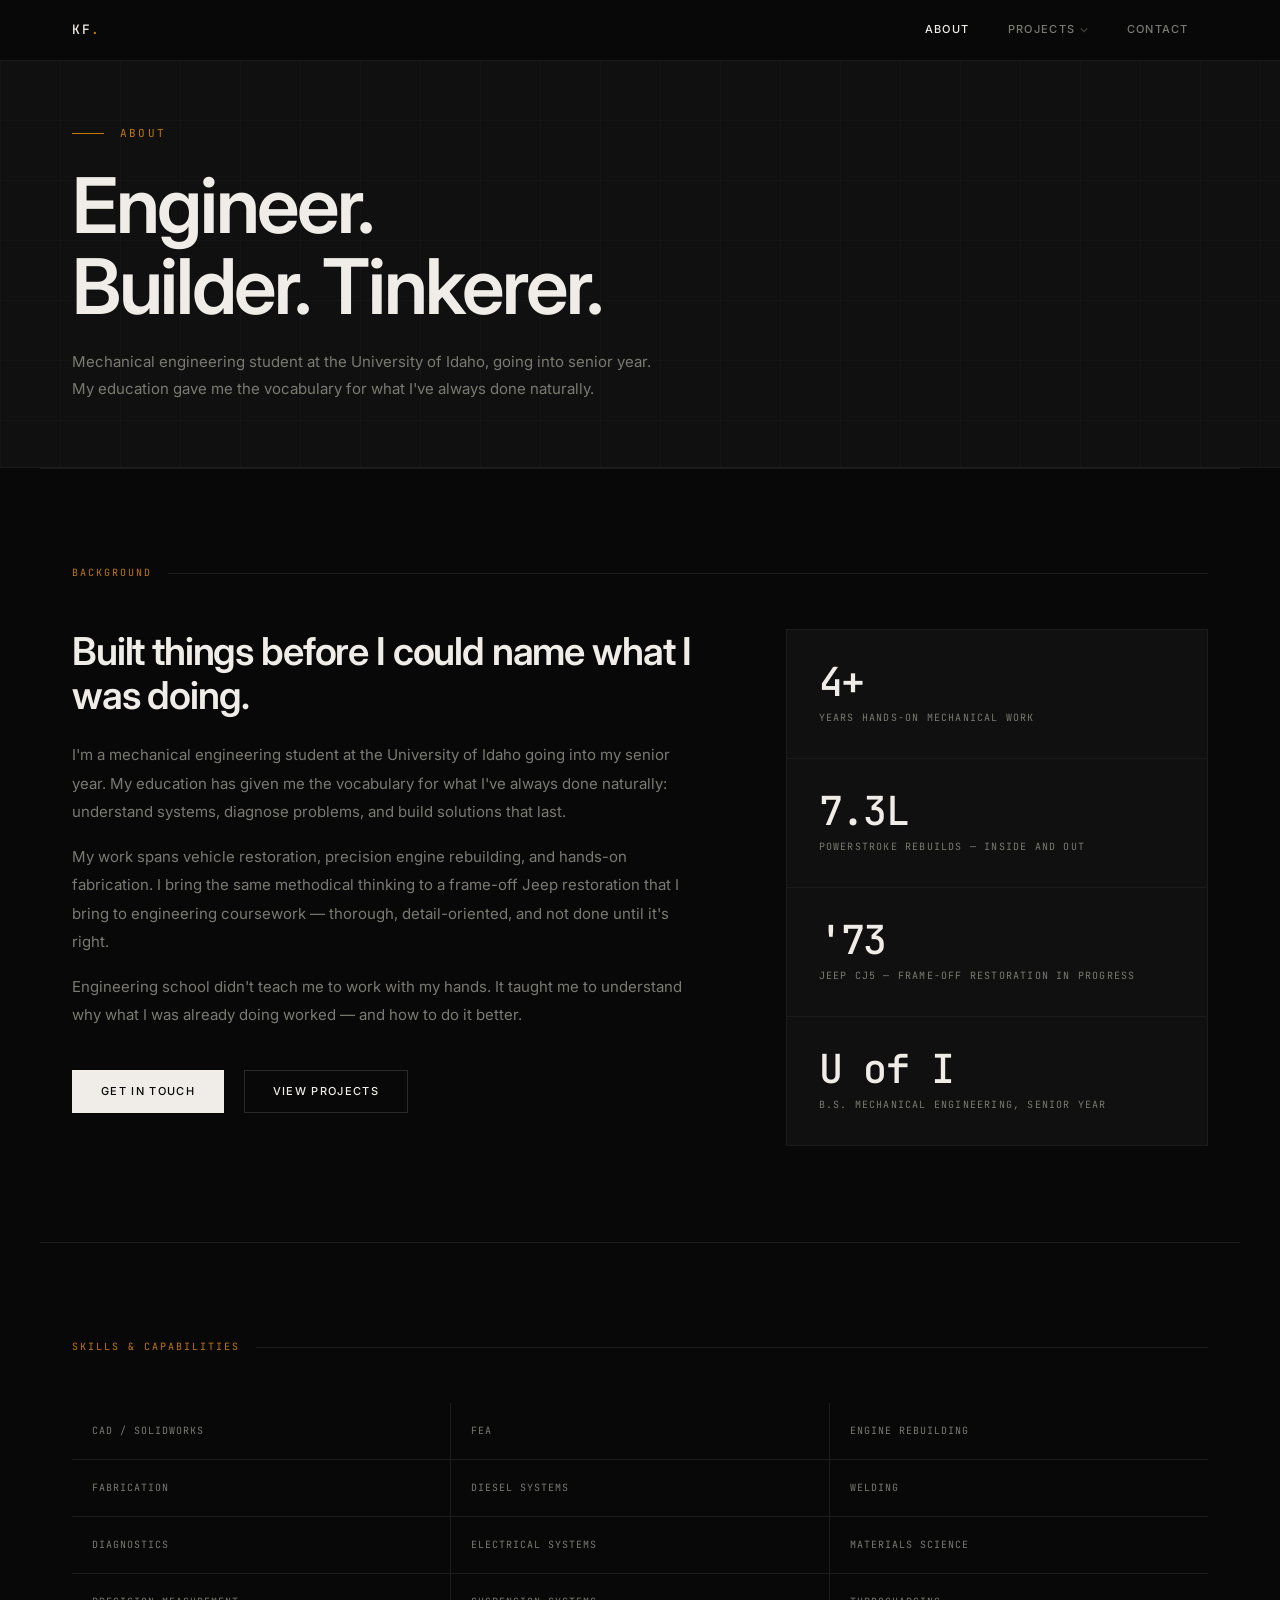
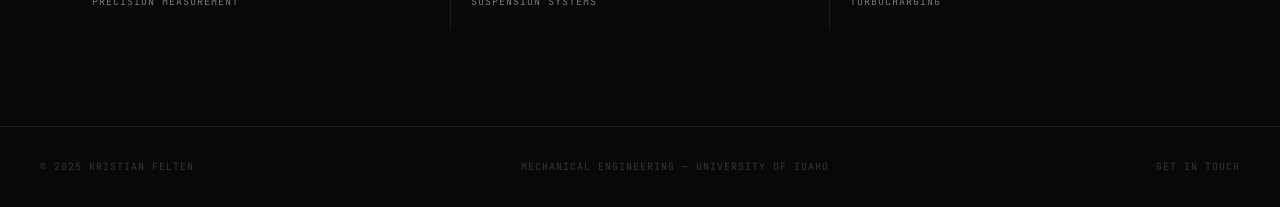
==== about.html @ f38e7db6 "Site Directory" ====
<!DOCTYPE html>
<html lang="en">
<head>
  <meta charset="UTF-8">
  <meta name="viewport" content="width=device-width, initial-scale=1.0">
  <title>About — Kristian Felten</title>
  <link rel="preconnect" href="https://fonts.googleapis.com">
  <link rel="preconnect" href="https://fonts.gstatic.com" crossorigin>
  <link href="https://fonts.googleapis.com/css2?family=Inter:wght@300;400;500;600&family=JetBrains+Mono:wght@400;500&display=swap" rel="stylesheet">
  <link rel="stylesheet" href="style.css">
</head>
<body>

<nav>
  <div class="nav-inner">
    <a href="index.html" class="nav-logo">KF<span class="dot">.</span></a>
    <ul class="nav-links">
      <li><a href="about.html" class="active">About</a></li>
      <li>
        <a href="projects.html">
          Projects
          <svg class="nav-chevron" viewBox="0 0 10 6" fill="none" stroke="currentColor" stroke-width="1.5"><path d="M1 1l4 4 4-4"/></svg>
        </a>
        <ul class="nav-dropdown">
          <li><a href="project-jeep-cj5.html"><span class="dd-num">01</span> 1973 Jeep CJ5</a></li>
          <li><a href="project-powerstroke.html"><span class="dd-num">02</span> 7.3L Powerstroke</a></li>
        </ul>
      </li>
      <li><a href="contact.html">Contact</a></li>
    </ul>
    <button class="nav-toggle" onclick="toggleMobileNav()" aria-label="Menu">
      <svg width="20" height="20" viewBox="0 0 20 20" fill="none" stroke="currentColor" stroke-width="1.5"><path d="M2 5h16M2 10h16M2 15h16"/></svg>
    </button>
  </div>
  <div class="nav-mobile" id="mobileNav">
    <a href="about.html">About</a>
    <a href="projects.html">Projects</a>
    <a href="project-jeep-cj5.html" class="sub"><span class="dd-num">01</span>1973 Jeep CJ5</a>
    <a href="project-powerstroke.html" class="sub"><span class="dd-num">02</span>7.3L Powerstroke</a>
    <a href="contact.html">Contact</a>
  </div>
</nav>

<!-- PAGE HERO -->
<div class="page-hero">
  <div class="page-hero-inner">
    <p class="page-label">About</p>
    <h1 class="page-title">Engineer.<br>Builder. Tinkerer.</h1>
    <p class="page-desc">
      Mechanical engineering student at the University of Idaho, going into senior year.
      My education gave me the vocabulary for what I've always done naturally.
    </p>
  </div>
</div>

<!-- BIO -->
<section class="section">
  <p class="section-label">Background</p>
  <div class="about-grid">
    <div>
      <h2 class="about-headline">Built things before I could name what I was doing.</h2>
      <p class="about-text">
        I'm a mechanical engineering student at the University of Idaho going into my senior year.
        My education has given me the vocabulary for what I've always done naturally: understand systems,
        diagnose problems, and build solutions that last.
      </p>
      <p class="about-text">
        My work spans vehicle restoration, precision engine rebuilding, and hands-on fabrication.
        I bring the same methodical thinking to a frame-off Jeep restoration that I bring to
        engineering coursework — thorough, detail-oriented, and not done until it's right.
      </p>
      <p class="about-text">
        Engineering school didn't teach me to work with my hands. It taught me to understand
        why what I was already doing worked — and how to do it better.
      </p>
      <div style="margin-top:2.5rem;">
        <a href="contact.html" class="btn btn-primary" style="margin-right:1rem;">Get in Touch</a>
        <a href="projects.html" class="btn btn-outline">View Projects</a>
      </div>
    </div>
    <div>
      <div style="display:flex; flex-direction:column; gap:0; border:1px solid var(--border);">
        <div class="stat-cell" style="border-bottom:1px solid var(--border);">
          <div class="stat-val">4+</div>
          <div class="stat-key">Years hands-on mechanical work</div>
        </div>
        <div class="stat-cell" style="border-bottom:1px solid var(--border);">
          <div class="stat-val">7.3L</div>
          <div class="stat-key">Powerstroke rebuilds — inside and out</div>
        </div>
        <div class="stat-cell" style="border-bottom:1px solid var(--border);">
          <div class="stat-val">'73</div>
          <div class="stat-key">Jeep CJ5 — frame-off restoration in progress</div>
        </div>
        <div class="stat-cell">
          <div class="stat-val">U of I</div>
          <div class="stat-key">B.S. Mechanical Engineering, Senior Year</div>
        </div>
      </div>
    </div>
  </div>
</section>

<!-- SKILLS -->
<section class="section">
  <p class="section-label">Skills &amp; Capabilities</p>
  <div class="skills-grid">
    <div class="skill-cell">CAD / SolidWorks</div>
    <div class="skill-cell">FEA</div>
    <div class="skill-cell">Engine Rebuilding</div>
    <div class="skill-cell">Fabrication</div>
    <div class="skill-cell">Diesel Systems</div>
    <div class="skill-cell">Welding</div>
    <div class="skill-cell">Diagnostics</div>
    <div class="skill-cell">Electrical Systems</div>
    <div class="skill-cell">Materials Science</div>
    <div class="skill-cell">Precision Measurement</div>
    <div class="skill-cell">Suspension Systems</div>
    <div class="skill-cell">Turbocharging</div>
  </div>
</section>

<footer>
  <div class="footer-inner">
    <span>© 2025 Kristian Felten</span>
    <span>Mechanical Engineering — University of Idaho</span>
    <a href="contact.html">Get in Touch</a>
  </div>
</footer>

<script>
  function toggleMobileNav() {
    document.getElementById('mobileNav').classList.toggle('open');
  }
</script>
</body>
</html>
---- style.css ----
*, *::before, *::after { box-sizing: border-box; margin: 0; padding: 0; }

:root {
  --bg:        #080808;
  --bg-2:      #101010;
  --bg-3:      #181818;
  --border:    #1C1C1C;
  --border-2:  #2A2A2A;
  --fg:        #F0EDE8;
  --fg-muted:  #7A7A72;
  --fg-dim:    #363630;
  --amber:     #C4780A;
  --amber-hi:  #E8960E;
  --mono:      'JetBrains Mono', 'Courier New', monospace;
}

html { scroll-behavior: smooth; }

body {
  font-family: 'Inter', -apple-system, BlinkMacSystemFont, sans-serif;
  background: var(--bg);
  color: var(--fg);
  font-size: 16px;
  line-height: 1.6;
  -webkit-font-smoothing: antialiased;
  -moz-osx-font-smoothing: grayscale;
}

/* ─── NAV ─────────────────────────────────────────────────────── */
nav {
  position: fixed; top: 0; left: 0; right: 0; z-index: 200;
  background: rgba(8,8,8,0.90);
  backdrop-filter: blur(20px);
  -webkit-backdrop-filter: blur(20px);
  border-bottom: 1px solid var(--border);
}

.nav-inner {
  max-width: 1200px; margin: 0 auto; padding: 0 2rem;
  height: 60px; display: flex; align-items: center; justify-content: space-between;
}

.nav-logo {
  font-family: var(--mono); font-size: 13px; font-weight: 500;
  letter-spacing: 0.12em; text-transform: uppercase;
  color: var(--fg); text-decoration: none;
}
.nav-logo .dot { color: var(--amber); }

.nav-links {
  display: flex; list-style: none; align-items: center;
}

.nav-links > li { position: relative; }

.nav-links > li > a {
  display: flex; align-items: center; gap: 5px;
  padding: 0.5rem 1.2rem;
  font-size: 11px; font-weight: 500; letter-spacing: 0.12em; text-transform: uppercase;
  color: var(--fg-muted); text-decoration: none;
  transition: color 0.2s;
}
.nav-links > li > a:hover,
.nav-links > li > a.active { color: var(--fg); }

.nav-chevron {
  width: 8px; height: 8px;
  transition: transform 0.2s;
  opacity: 0.5;
}
.nav-links > li:hover .nav-chevron { transform: rotate(180deg); }

/* Dropdown */
.nav-dropdown {
  position: absolute; top: calc(100% + 1px); left: 0;
  min-width: 240px;
  background: var(--bg-2);
  border: 1px solid var(--border-2);
  border-top: 2px solid var(--amber);
  list-style: none;
  opacity: 0; visibility: hidden;
  transform: translateY(-8px);
  transition: opacity 0.2s ease, transform 0.2s ease, visibility 0.2s;
  z-index: 300;
}
.nav-links > li:hover .nav-dropdown {
  opacity: 1; visibility: visible; transform: translateY(0);
}
.nav-dropdown li a {
  display: flex; align-items: center; gap: 1rem;
  padding: 0.875rem 1.25rem;
  font-size: 11px; font-weight: 500; letter-spacing: 0.1em; text-transform: uppercase;
  color: var(--fg-muted); text-decoration: none;
  border-bottom: 1px solid var(--border);
  transition: color 0.15s, background 0.15s;
}
.nav-dropdown li:last-child a { border-bottom: none; }
.nav-dropdown li a:hover { color: var(--fg); background: var(--bg-3); }
.nav-dropdown .dd-num { font-family: var(--mono); font-size: 10px; color: var(--amber); }

/* Mobile nav toggle */
.nav-toggle {
  display: none; background: none; border: none;
  color: var(--fg); cursor: pointer; padding: 6px;
}

/* Mobile nav open state */
.nav-mobile {
  display: none;
  flex-direction: column;
  background: var(--bg-2);
  border-top: 1px solid var(--border);
  padding: 1rem 0;
}
.nav-mobile.open { display: flex; }
.nav-mobile a {
  padding: 0.75rem 2rem;
  font-size: 12px; font-weight: 500; letter-spacing: 0.1em; text-transform: uppercase;
  color: var(--fg-muted); text-decoration: none;
  border-bottom: 1px solid var(--border);
  transition: color 0.15s;
}
.nav-mobile a:hover { color: var(--fg); }
.nav-mobile a.sub { padding-left: 3.5rem; }
.nav-mobile a .dd-num { font-family: var(--mono); color: var(--amber); margin-right: 0.5rem; font-size: 10px; }

/* ─── BUTTONS ─────────────────────────────────────────────────── */
.btn {
  display: inline-flex; align-items: center; gap: 8px;
  padding: 0.75rem 1.75rem;
  font-family: 'Inter', sans-serif;
  font-size: 11px; font-weight: 500; letter-spacing: 0.12em; text-transform: uppercase;
  text-decoration: none; cursor: pointer;
  border: 1px solid transparent; border-radius: 0;
  transition: all 0.2s;
}
.btn-primary { background: var(--fg); color: var(--bg); border-color: var(--fg); }
.btn-primary:hover { background: var(--amber); border-color: var(--amber); color: var(--bg); }
.btn-outline { background: transparent; color: var(--fg); border-color: var(--border-2); }
.btn-outline:hover { border-color: var(--fg); }
.btn-amber { background: var(--amber); color: var(--bg); border-color: var(--amber); }
.btn-amber:hover { background: var(--amber-hi); border-color: var(--amber-hi); }

/* ─── LAYOUT ──────────────────────────────────────────────────── */
.container { max-width: 1200px; margin: 0 auto; padding: 0 2rem; }

.section {
  max-width: 1200px; margin: 0 auto;
  padding: 6rem 2rem;
  border-top: 1px solid var(--border);
}

.section-label {
  font-family: var(--mono); font-size: 10px; letter-spacing: 0.2em; text-transform: uppercase;
  color: var(--amber); margin-bottom: 3rem;
  display: flex; align-items: center; gap: 1rem;
}
.section-label::after { content: ''; flex: 1; height: 1px; background: var(--border); }

/* ─── HERO (HOMEPAGE) ─────────────────────────────────────────── */
.home-hero {
  min-height: 100vh;
  display: flex; flex-direction: column; justify-content: flex-end;
  padding: 0 2rem 5.5rem;
  max-width: 1200px; margin: 0 auto;
  position: relative;
}

/* Corner brackets */
.home-hero::before,
.home-hero::after {
  content: '';
  position: fixed;
  width: 48px; height: 48px;
  border-color: var(--border-2); border-style: solid;
  pointer-events: none; z-index: 1;
}
.home-hero::before { top: 72px; left: 2rem; border-width: 1px 0 0 1px; }
.home-hero::after  { bottom: 2rem; right: 2rem; border-width: 0 1px 1px 0; }

.hero-eyebrow {
  font-family: var(--mono); font-size: 11px; letter-spacing: 0.2em; text-transform: uppercase;
  color: var(--amber); margin-bottom: 1.75rem;
  display: flex; align-items: center; gap: 1rem;
}
.hero-eyebrow::before { content: ''; width: 32px; height: 1px; background: var(--amber); }

.hero-name {
  font-size: clamp(4rem, 10vw, 9rem);
  font-weight: 600; letter-spacing: -0.04em; line-height: 0.92;
  color: var(--fg); margin-bottom: 2rem;
}
.hero-name .dim { color: var(--fg-muted); font-weight: 300; }

.hero-sub {
  font-size: clamp(1rem, 1.8vw, 1.2rem);
  color: var(--fg-muted); max-width: 480px; line-height: 1.75;
  margin-bottom: 2.5rem;
}

.hero-actions { display: flex; gap: 1rem; flex-wrap: wrap; }

/* ─── STATS STRIP ─────────────────────────────────────────────── */
.stats-strip {
  display: grid; grid-template-columns: repeat(4, 1fr);
  border: 1px solid var(--border);
  background: var(--border);
  gap: 1px;
}
.stat-cell {
  background: var(--bg-2);
  padding: 2rem 2rem;
}
.stat-val {
  font-family: var(--mono); font-size: 2.5rem; font-weight: 500;
  color: var(--fg); letter-spacing: -0.04em; line-height: 1;
  margin-bottom: 0.5rem;
}
.stat-key {
  font-family: var(--mono); font-size: 10px; letter-spacing: 0.12em;
  text-transform: uppercase; color: var(--fg-muted);
}

/* ─── PROJECT CARDS ───────────────────────────────────────────── */
.project-grid {
  display: grid; grid-template-columns: repeat(2, 1fr);
  gap: 1px; background: var(--border);
}
.project-card {
  background: var(--bg);
  padding: 3rem 2.5rem;
  text-decoration: none; color: inherit;
  display: block;
  transition: background 0.2s;
  border: 1px solid transparent;
  position: relative;
}
.project-card:hover { background: var(--bg-2); border-color: var(--border-2); }

.project-card-cover {
  width: 100%; height: 220px;
  background: var(--bg-3);
  border: 1px solid var(--border);
  margin-bottom: 2rem;
  overflow: hidden;
  position: relative;
}
.project-card-cover img { width: 100%; height: 100%; object-fit: cover; display: block; }
/* Blueprint grid placeholder */
.project-card-cover:not(:has(img))::before,
.photo-ph::before {
  content: '';
  position: absolute; inset: 0;
  background-image:
    linear-gradient(var(--border) 1px, transparent 1px),
    linear-gradient(90deg, var(--border) 1px, transparent 1px);
  background-size: 32px 32px;
}

.project-card-num {
  font-family: var(--mono); font-size: 10px; color: var(--amber);
  letter-spacing: 0.16em; text-transform: uppercase; margin-bottom: 1rem;
}
.project-card-title {
  font-size: 1.6rem; font-weight: 600; letter-spacing: -0.02em; line-height: 1.15;
  margin-bottom: 0.875rem; color: var(--fg);
}
.project-card-desc {
  font-size: 14px; color: var(--fg-muted); line-height: 1.8; margin-bottom: 1.75rem;
}
.tag-row { display: flex; flex-wrap: wrap; gap: 0.35rem; margin-bottom: 2rem; }
.tag {
  font-family: var(--mono); font-size: 10px; letter-spacing: 0.1em; text-transform: uppercase;
  padding: 3px 9px; border: 1px solid var(--border-2); color: var(--fg-muted);
}
.card-cta {
  display: flex; align-items: center; gap: 0.5rem;
  font-family: var(--mono); font-size: 10px; letter-spacing: 0.14em; text-transform: uppercase;
  color: var(--amber);
}
.card-cta svg { width: 14px; height: 14px; transition: transform 0.2s; }
.project-card:hover .card-cta svg { transform: translateX(4px); }

/* ─── PAGE HERO (sub-pages) ───────────────────────────────────── */
.page-hero {
  padding-top: 60px;
  min-height: 52vh;
  display: flex; align-items: flex-end;
  border-bottom: 1px solid var(--border);
  background: var(--bg-2);
  position: relative;
  overflow: hidden;
}
/* Subtle grid bg */
.page-hero::before {
  content: '';
  position: absolute; inset: 0;
  background-image:
    linear-gradient(var(--border) 1px, transparent 1px),
    linear-gradient(90deg, var(--border) 1px, transparent 1px);
  background-size: 60px 60px;
  opacity: 0.4;
}
.page-hero-inner {
  position: relative; z-index: 2;
  max-width: 1200px; margin: 0 auto;
  padding: 4rem 2rem;
  width: 100%;
}
.page-label {
  font-family: var(--mono); font-size: 11px; letter-spacing: 0.2em; text-transform: uppercase;
  color: var(--amber); margin-bottom: 1.5rem;
  display: flex; align-items: center; gap: 1rem;
}
.page-label::before { content: ''; width: 32px; height: 1px; background: var(--amber); }
.page-title {
  font-size: clamp(2.5rem, 6vw, 5rem);
  font-weight: 600; letter-spacing: -0.03em; line-height: 1.05;
  margin-bottom: 1.25rem;
}
.page-desc {
  max-width: 580px; font-size: 15px; color: var(--fg-muted); line-height: 1.85;
}

/* ─── PROJECTS LIST PAGE ──────────────────────────────────────── */
.projects-list {
  display: grid; grid-template-columns: repeat(2, 1fr);
  gap: 1px; background: var(--border);
}

/* ─── PROJECT DETAIL ──────────────────────────────────────────── */

/* Gallery scroll */
.gallery-wrap {
  background: var(--bg-2);
  border-top: 1px solid var(--border);
  border-bottom: 1px solid var(--border);
  overflow: hidden;
  position: relative;
}
.gallery-hint {
  position: absolute; top: 1rem; right: 1.5rem; z-index: 10;
  font-family: var(--mono); font-size: 10px; letter-spacing: 0.14em; text-transform: uppercase;
  color: var(--fg-dim);
  display: flex; align-items: center; gap: 0.5rem;
}
.gallery-hint svg { width: 14px; height: 14px; }

.gallery-scroll {
  display: flex; gap: 2px;
  overflow-x: auto; overflow-y: hidden;
  scroll-snap-type: x mandatory;
  -webkit-overflow-scrolling: touch;
  cursor: grab;
  user-select: none;
  scrollbar-width: none;
}
.gallery-scroll::-webkit-scrollbar { display: none; }
.gallery-scroll:active { cursor: grabbing; }

.gallery-item {
  flex: 0 0 auto;
  scroll-snap-align: start;
}
.gallery-item img,
.gallery-item .photo-ph {
  height: 540px; width: auto; min-width: 360px;
  display: block; object-fit: cover;
}
.gallery-item .photo-ph {
  width: 640px;
  background: var(--bg-3);
  position: relative;
  display: flex; align-items: center; justify-content: center;
}
.gallery-item .photo-ph span {
  font-family: var(--mono); font-size: 10px; letter-spacing: 0.14em;
  text-transform: uppercase; color: var(--fg-dim); position: relative; z-index: 1;
}

/* Gallery counter */
.gallery-counter {
  padding: 0.75rem 1.5rem;
  font-family: var(--mono); font-size: 10px; letter-spacing: 0.12em; text-transform: uppercase;
  color: var(--fg-muted);
  display: flex; align-items: center; justify-content: space-between;
  border-bottom: 1px solid var(--border);
}
.gallery-dots { display: flex; gap: 6px; }
.gallery-dot {
  width: 6px; height: 6px;
  border-radius: 50%; background: var(--border-2);
  transition: background 0.2s;
}
.gallery-dot.active { background: var(--amber); }

/* Alternating detail rows */
.detail-row {
  display: grid; grid-template-columns: 1fr 1fr;
  gap: 1px; background: var(--border);
  margin-bottom: 1px;
}
.detail-row.rev { direction: rtl; }
.detail-row.rev > * { direction: ltr; }

.detail-text {
  background: var(--bg);
  padding: 4rem 3rem;
  display: flex; flex-direction: column; justify-content: center;
}
.detail-img {
  background: var(--bg-2);
  min-height: 420px;
  position: relative; overflow: hidden;
}
.detail-img img { width: 100%; height: 100%; object-fit: cover; display: block; }
.detail-img .photo-ph {
  width: 100%; height: 100%; position: absolute; inset: 0;
  display: flex; align-items: center; justify-content: center;
}
.detail-img .photo-ph::before {
  content: '';
  position: absolute; inset: 0;
  background-image:
    linear-gradient(var(--border) 1px, transparent 1px),
    linear-gradient(90deg, var(--border) 1px, transparent 1px);
  background-size: 32px 32px;
}
.detail-img .photo-ph span {
  font-family: var(--mono); font-size: 10px; letter-spacing: 0.14em;
  text-transform: uppercase; color: var(--fg-dim); position: relative; z-index: 1;
}

.detail-sub {
  font-family: var(--mono); font-size: 10px; letter-spacing: 0.18em; text-transform: uppercase;
  color: var(--amber); margin-bottom: 1rem;
}
.detail-heading {
  font-size: 1.75rem; font-weight: 600; letter-spacing: -0.025em; line-height: 1.2;
  margin-bottom: 1.25rem;
}
.detail-body { font-size: 15px; color: var(--fg-muted); line-height: 1.85; }

/* Specs table */
.specs-table { width: 100%; border-collapse: collapse; }
.specs-table tr { border-bottom: 1px solid var(--border); }
.specs-table tr:last-child { border-bottom: none; }
.specs-table td { padding: 0.875rem 0; font-size: 14px; vertical-align: top; }
.specs-table td:first-child {
  font-family: var(--mono); font-size: 10px; letter-spacing: 0.1em; text-transform: uppercase;
  color: var(--fg-muted); width: 38%; padding-right: 2rem; padding-top: 1rem;
}
.specs-table td:last-child { color: var(--fg); line-height: 1.7; }

/* Back link */
.back-link {
  display: inline-flex; align-items: center; gap: 0.5rem;
  font-family: var(--mono); font-size: 11px; letter-spacing: 0.12em; text-transform: uppercase;
  color: var(--fg-muted); text-decoration: none;
  margin-bottom: 3rem;
  transition: color 0.2s;
}
.back-link:hover { color: var(--amber); }
.back-link svg { width: 14px; height: 14px; }

/* ─── ABOUT ───────────────────────────────────────────────────── */
.about-grid {
  display: grid; grid-template-columns: 1.2fr 0.8fr; gap: 5rem; align-items: start;
}
.about-headline {
  font-size: clamp(1.75rem, 3vw, 2.5rem);
  font-weight: 600; letter-spacing: -0.03em; line-height: 1.15;
  margin-bottom: 1.5rem;
}
.about-text { font-size: 15px; color: var(--fg-muted); line-height: 1.9; margin-bottom: 1rem; }

.skills-grid {
  display: grid; grid-template-columns: repeat(3, 1fr);
  gap: 1px; background: var(--border);
}
.skill-cell {
  background: var(--bg);
  padding: 1.25rem 1.25rem;
  font-family: var(--mono); font-size: 10px; letter-spacing: 0.1em; text-transform: uppercase;
  color: var(--fg-muted); transition: background 0.2s, color 0.2s;
}
.skill-cell:hover { background: var(--bg-2); color: var(--fg); }

/* ─── CONTACT ─────────────────────────────────────────────────── */
.contact-grid {
  display: grid; grid-template-columns: 1fr 1fr; gap: 4rem; align-items: start;
}
.contact-headline {
  font-size: clamp(2rem, 4vw, 3rem);
  font-weight: 600; letter-spacing: -0.03em; line-height: 1.1;
  margin-bottom: 1rem;
}
.contact-sub { font-size: 15px; color: var(--fg-muted); line-height: 1.8; margin-bottom: 2rem; }
.contact-links { display: flex; flex-direction: column; gap: 0.5rem; }
.contact-link {
  display: flex; align-items: center; gap: 1rem;
  padding: 1.1rem 1.25rem;
  background: var(--bg-2); border: 1px solid var(--border);
  color: var(--fg); text-decoration: none; font-size: 14px; font-weight: 500;
  transition: border-color 0.2s, color 0.2s;
}
.contact-link:hover { border-color: var(--amber); color: var(--amber); }
.contact-link svg { width: 18px; height: 18px; color: var(--fg-muted); flex-shrink: 0; }

.form-group { display: flex; flex-direction: column; gap: 6px; margin-bottom: 1rem; }
.form-label {
  font-family: var(--mono); font-size: 10px; letter-spacing: 0.16em; text-transform: uppercase;
  color: var(--fg-muted);
}
.form-input, .form-textarea {
  font-family: 'Inter', sans-serif; font-size: 14px;
  padding: 0.75rem 1rem;
  background: var(--bg-2); border: 1px solid var(--border);
  color: var(--fg); outline: none; transition: border-color 0.2s; resize: none;
  border-radius: 0;
}
.form-input:focus, .form-textarea:focus { border-color: var(--amber); }
.form-input::placeholder, .form-textarea::placeholder { color: var(--fg-dim); }

/* ─── FOOTER ──────────────────────────────────────────────────── */
footer {
  border-top: 1px solid var(--border);
  padding: 2rem;
}
.footer-inner {
  max-width: 1200px; margin: 0 auto;
  display: flex; justify-content: space-between; align-items: center;
  font-family: var(--mono); font-size: 10px; letter-spacing: 0.1em; text-transform: uppercase;
  color: var(--fg-dim);
}
.footer-inner a { color: var(--fg-dim); text-decoration: none; transition: color 0.2s; }
.footer-inner a:hover { color: var(--amber); }

/* ─── RESPONSIVE ──────────────────────────────────────────────── */
@media (max-width: 900px) {
  .about-grid { grid-template-columns: 1fr; gap: 3rem; }
  .contact-grid { grid-template-columns: 1fr; gap: 3rem; }
  .detail-row { grid-template-columns: 1fr; }
  .detail-row.rev { direction: ltr; }
}

@media (max-width: 768px) {
  .nav-links { display: none !important; }
  .nav-toggle { display: block; }

  .project-grid,
  .projects-list { grid-template-columns: 1fr; }

  .stats-strip { grid-template-columns: 1fr 1fr; }
  .stat-cell:nth-child(odd) { border-right: 1px solid var(--border); }
  .stat-cell:nth-child(1),
  .stat-cell:nth-child(2) { border-bottom: 1px solid var(--border); }

  .skills-grid { grid-template-columns: 1fr 1fr; }

  .gallery-item img,
  .gallery-item .photo-ph { height: 300px; min-width: 280px; }

  .detail-img { min-height: 280px; }
  .detail-text { padding: 2.5rem 1.5rem; }

  .home-hero::before,
  .home-hero::after { display: none; }

  .footer-inner { flex-direction: column; gap: 0.75rem; text-align: center; }
}
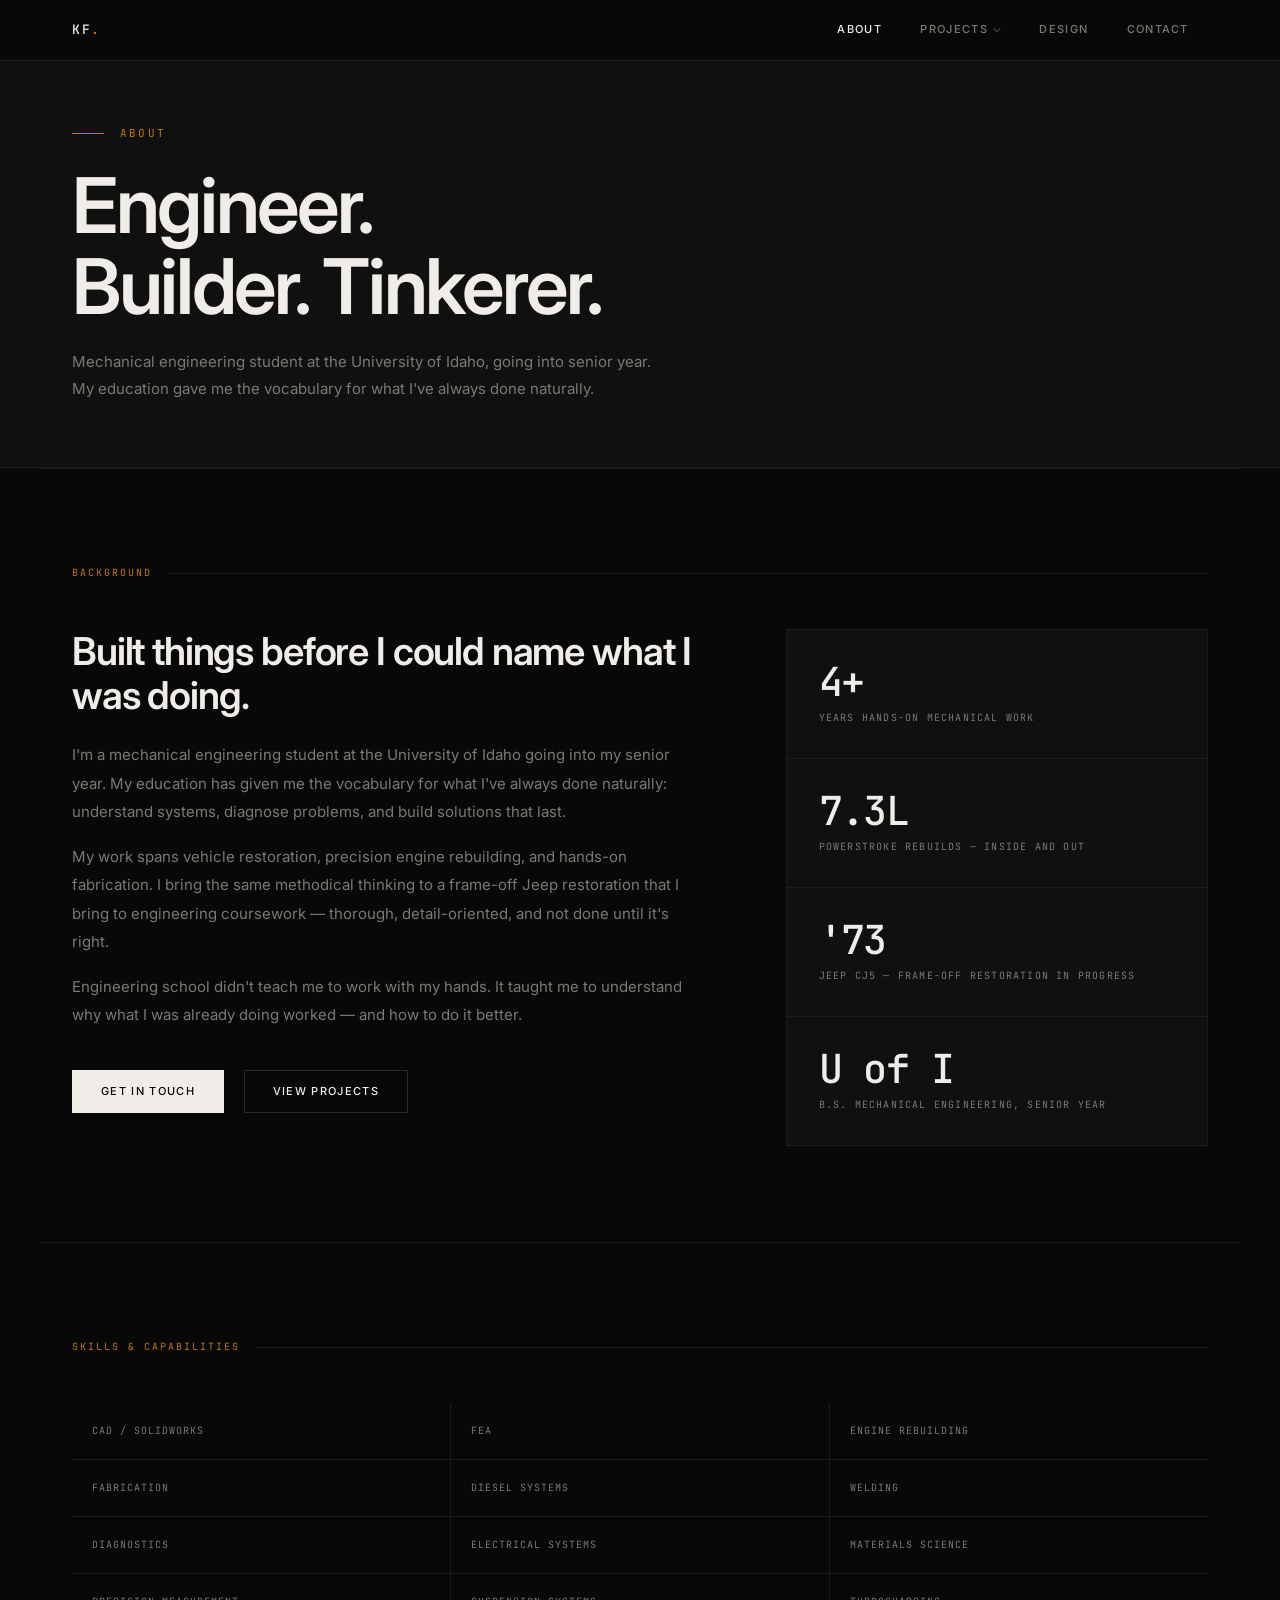
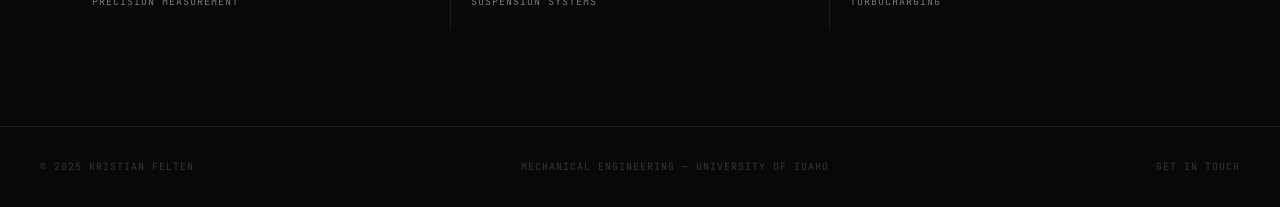
==== commit a8db8561: "v1.01" ====
--- a/about.html
+++ b/about.html
@@ -26,6 +26,7 @@
           <li><a href="project-powerstroke.html"><span class="dd-num">02</span> 7.3L Powerstroke</a></li>
         </ul>
       </li>
+      <li><a href="design.html">Design</a></li>
       <li><a href="contact.html">Contact</a></li>
     </ul>
     <button class="nav-toggle" onclick="toggleMobileNav()" aria-label="Menu">
@@ -37,6 +38,7 @@
     <a href="projects.html">Projects</a>
     <a href="project-jeep-cj5.html" class="sub"><span class="dd-num">01</span>1973 Jeep CJ5</a>
     <a href="project-powerstroke.html" class="sub"><span class="dd-num">02</span>7.3L Powerstroke</a>
+    <a href="design.html">Design</a>
     <a href="contact.html">Contact</a>
   </div>
 </nav>
--- a/style.css
+++ b/style.css
@@ -536,6 +536,106 @@
 .footer-inner a { color: var(--fg-dim); text-decoration: none; transition: color 0.2s; }
 .footer-inner a:hover { color: var(--amber); }
 
+/* ─── DESIGN PAGE ────────────────────────────────────────────── */
+.filter-bar {
+  display: flex; gap: 0; flex-wrap: wrap;
+  margin-bottom: 3rem;
+  border: 1px solid var(--border);
+}
+.filter-btn {
+  font-family: var(--mono); font-size: 10px; letter-spacing: 0.14em; text-transform: uppercase;
+  padding: 0.75rem 1.25rem;
+  background: none; border: none; border-right: 1px solid var(--border);
+  color: var(--fg-muted); cursor: pointer;
+  transition: color 0.15s, background 0.15s;
+}
+.filter-btn:last-child { border-right: none; }
+.filter-btn:hover { color: var(--fg); background: var(--bg-2); }
+.filter-btn.active { color: var(--bg); background: var(--amber); }
+
+.design-grid {
+  display: grid;
+  grid-template-columns: repeat(3, 1fr);
+  gap: 1px;
+  background: var(--border);
+}
+
+.design-card {
+  background: var(--bg);
+  display: flex; flex-direction: column;
+  text-decoration: none; color: inherit;
+  transition: background 0.2s;
+  cursor: pointer;
+}
+.design-card:hover { background: var(--bg-2); }
+.design-card[hidden] { display: none; }
+
+.design-card-img {
+  width: 100%; aspect-ratio: 4/3;
+  overflow: hidden; position: relative;
+  background: var(--bg-3);
+}
+.design-card-img img {
+  width: 100%; height: 100%; object-fit: cover; display: block;
+  transition: transform 0.4s ease;
+}
+.design-card:hover .design-card-img img { transform: scale(1.04); }
+
+/* Blueprint grid on empty slots */
+.design-card-img:not(:has(img))::before,
+.design-card-img.ph::before {
+  content: '';
+  position: absolute; inset: 0;
+  background-image:
+    linear-gradient(var(--border) 1px, transparent 1px),
+    linear-gradient(90deg, var(--border) 1px, transparent 1px);
+  background-size: 28px 28px;
+}
+
+.design-card-body { padding: 1.5rem 1.5rem; flex: 1; }
+.design-card-cat {
+  font-family: var(--mono); font-size: 10px; letter-spacing: 0.14em; text-transform: uppercase;
+  color: var(--amber); margin-bottom: 0.5rem;
+}
+.design-card-title {
+  font-size: 1rem; font-weight: 600; letter-spacing: -0.01em;
+  line-height: 1.3; margin-bottom: 0.5rem; color: var(--fg);
+}
+.design-card-desc {
+  font-size: 13px; color: var(--fg-muted); line-height: 1.7;
+}
+.design-card-footer {
+  padding: 0.75rem 1.5rem;
+  border-top: 1px solid var(--border);
+  display: flex; gap: 0.4rem; flex-wrap: wrap;
+}
+
+/* Lightbox */
+.lightbox {
+  position: fixed; inset: 0; z-index: 500;
+  background: rgba(0,0,0,0.92);
+  display: flex; align-items: center; justify-content: center;
+  opacity: 0; visibility: hidden;
+  transition: opacity 0.2s, visibility 0.2s;
+}
+.lightbox.open { opacity: 1; visibility: visible; }
+.lightbox-img {
+  max-width: 90vw; max-height: 88vh;
+  object-fit: contain; display: block;
+}
+.lightbox-close {
+  position: absolute; top: 1.5rem; right: 1.5rem;
+  background: none; border: none; color: var(--fg-muted);
+  cursor: pointer; padding: 8px;
+  transition: color 0.2s;
+}
+.lightbox-close:hover { color: var(--fg); }
+.lightbox-caption {
+  position: absolute; bottom: 2rem; left: 50%; transform: translateX(-50%);
+  font-family: var(--mono); font-size: 11px; letter-spacing: 0.1em; text-transform: uppercase;
+  color: var(--fg-muted); white-space: nowrap;
+}
+
 /* ─── RESPONSIVE ──────────────────────────────────────────────── */
 @media (max-width: 900px) {
   .about-grid { grid-template-columns: 1fr; gap: 3rem; }
@@ -557,6 +657,7 @@
   .stat-cell:nth-child(2) { border-bottom: 1px solid var(--border); }
 
   .skills-grid { grid-template-columns: 1fr 1fr; }
+  .design-grid { grid-template-columns: 1fr 1fr; }
 
   .gallery-item img,
   .gallery-item .photo-ph { height: 300px; min-width: 280px; }
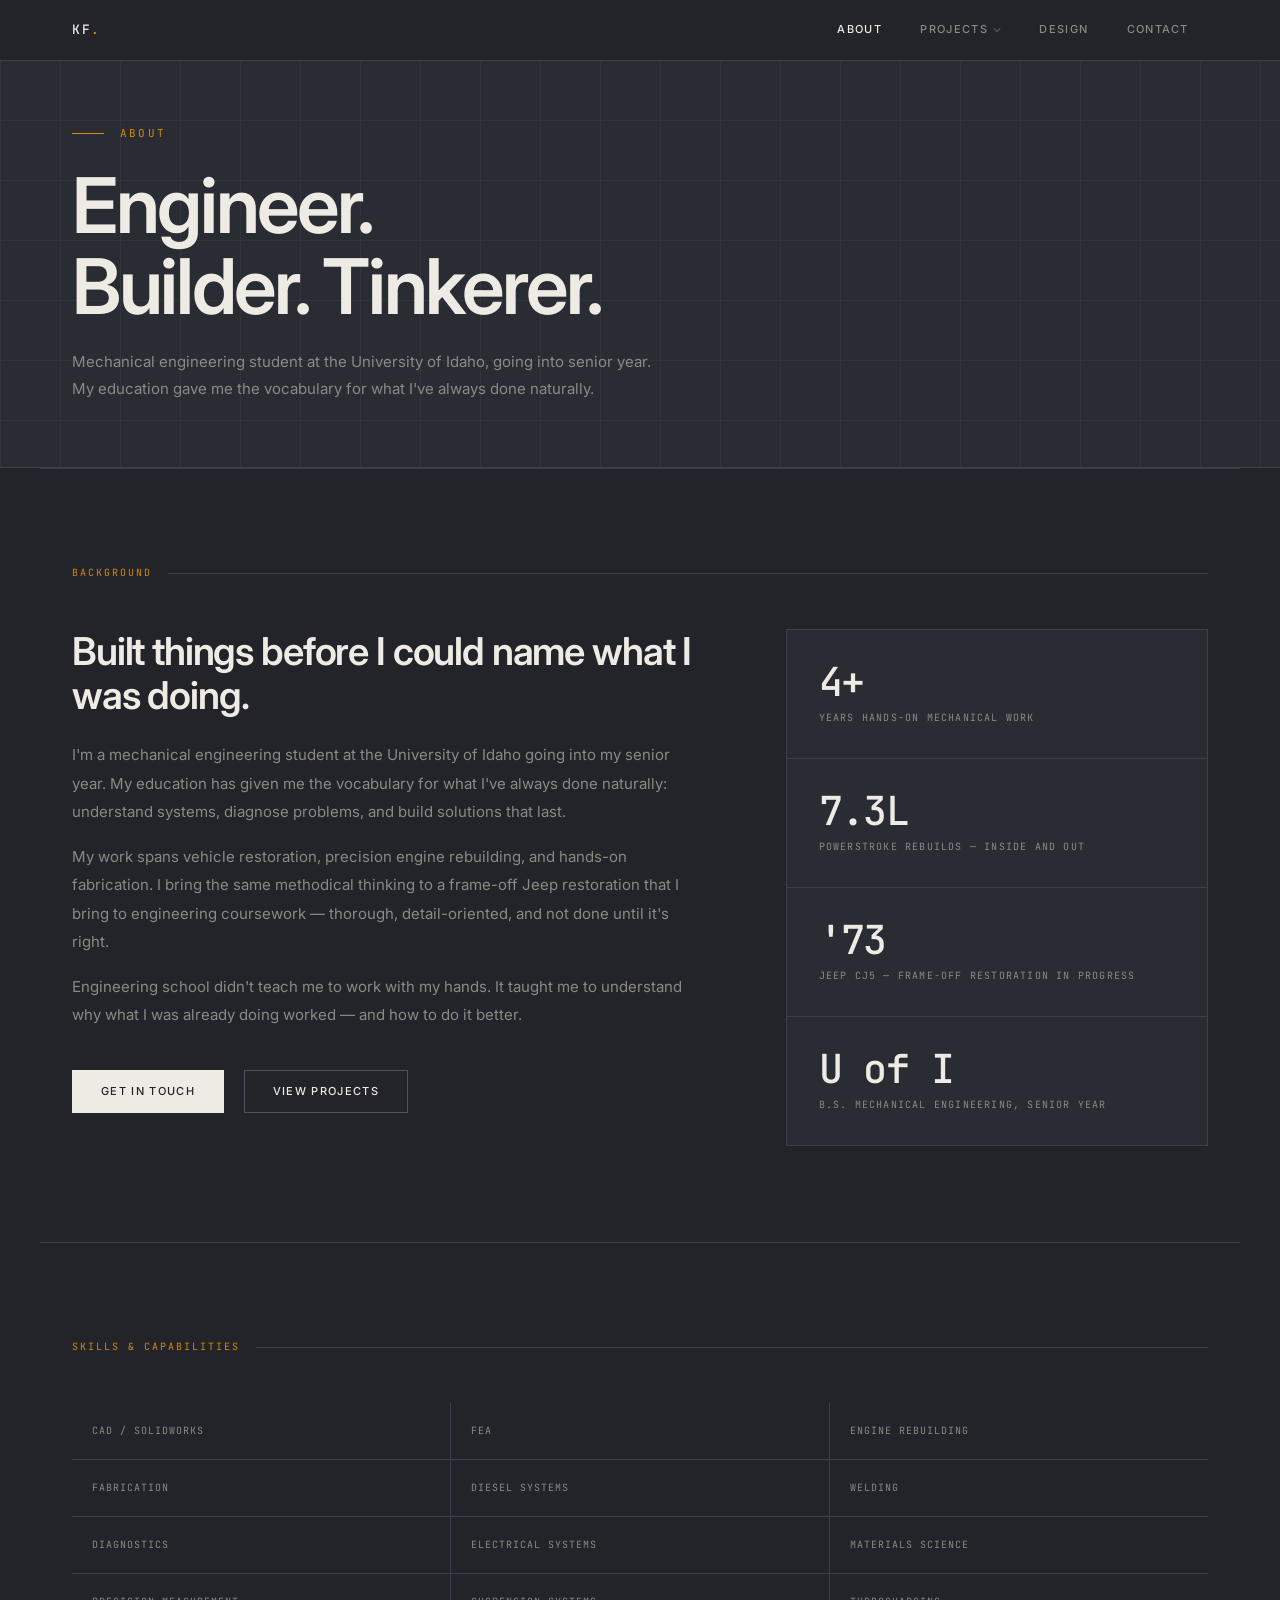
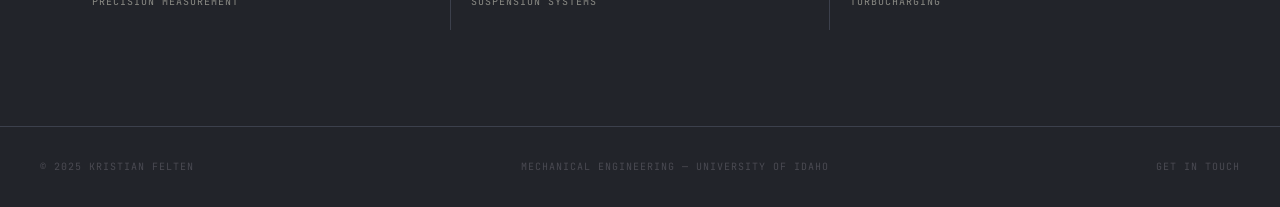
==== commit 134bc3db: "logo" ====
--- a/about.html
+++ b/about.html
@@ -7,6 +7,7 @@
   <link rel="preconnect" href="https://fonts.googleapis.com">
   <link rel="preconnect" href="https://fonts.gstatic.com" crossorigin>
   <link href="https://fonts.googleapis.com/css2?family=Inter:wght@300;400;500;600&family=JetBrains+Mono:wght@400;500&display=swap" rel="stylesheet">
+  <link rel="icon" type="image/svg+xml" href="favicon.svg">
   <link rel="stylesheet" href="style.css">
 </head>
 <body>
--- a/style.css
+++ b/style.css
@@ -1,16 +1,16 @@
 *, *::before, *::after { box-sizing: border-box; margin: 0; padding: 0; }
 
 :root {
-  --bg:        #080808;
-  --bg-2:      #101010;
-  --bg-3:      #181818;
-  --border:    #1C1C1C;
-  --border-2:  #2A2A2A;
-  --fg:        #F0EDE8;
-  --fg-muted:  #7A7A72;
-  --fg-dim:    #363630;
-  --amber:     #C4780A;
-  --amber-hi:  #E8960E;
+  --bg:        #22242A;
+  --bg-2:      #2A2C34;
+  --bg-3:      #32353E;
+  --border:    #3C404C;
+  --border-2:  #4C5060;
+  --fg:        #EEEAE4;
+  --fg-muted:  #8A8A84;
+  --fg-dim:    #4A4A52;
+  --amber:     #D4880C;
+  --amber-hi:  #F0A010;
   --mono:      'JetBrains Mono', 'Courier New', monospace;
 }
 
@@ -29,7 +29,7 @@
 /* ─── NAV ─────────────────────────────────────────────────────── */
 nav {
   position: fixed; top: 0; left: 0; right: 0; z-index: 200;
-  background: rgba(8,8,8,0.90);
+  background: rgba(34,36,42,0.92);
   backdrop-filter: blur(20px);
   -webkit-backdrop-filter: blur(20px);
   border-bottom: 1px solid var(--border);
@@ -138,8 +138,8 @@
 .btn-primary:hover { background: var(--amber); border-color: var(--amber); color: var(--bg); }
 .btn-outline { background: transparent; color: var(--fg); border-color: var(--border-2); }
 .btn-outline:hover { border-color: var(--fg); }
-.btn-amber { background: var(--amber); color: var(--bg); border-color: var(--amber); }
-.btn-amber:hover { background: var(--amber-hi); border-color: var(--amber-hi); }
+.btn-amber { background: var(--amber); color: #fff; border-color: var(--amber); }
+.btn-amber:hover { background: var(--amber-hi); border-color: var(--amber-hi); color: #fff; }
 
 /* ─── LAYOUT ──────────────────────────────────────────────────── */
 .container { max-width: 1200px; margin: 0 auto; padding: 0 2rem; }
@@ -536,6 +536,57 @@
 .footer-inner a { color: var(--fg-dim); text-decoration: none; transition: color 0.2s; }
 .footer-inner a:hover { color: var(--amber); }
 
+/* ─── CATEGORY GALLERIES ─────────────────────────────────────── */
+.cat-galleries {
+  background: var(--bg-2);
+  border-top: 1px solid var(--border);
+  border-bottom: 1px solid var(--border);
+}
+
+.cat-section { border-bottom: 1px solid var(--border); }
+.cat-section:last-child { border-bottom: none; }
+
+.cat-header {
+  max-width: 1200px; margin: 0 auto;
+  padding: 1.75rem 2rem 1.25rem;
+  display: flex; align-items: center; gap: 1rem;
+}
+.cat-header-label {
+  font-family: var(--mono); font-size: 10px; letter-spacing: 0.2em; text-transform: uppercase;
+  color: var(--amber); white-space: nowrap;
+}
+.cat-header-line { flex: 1; height: 1px; background: var(--border); }
+.cat-header-count {
+  font-family: var(--mono); font-size: 10px; letter-spacing: 0.1em; text-transform: uppercase;
+  color: var(--fg-dim); white-space: nowrap;
+}
+
+.cat-gallery {
+  display: flex; gap: 2px;
+  overflow-x: auto; overflow-y: hidden;
+  scroll-snap-type: x mandatory;
+  -webkit-overflow-scrolling: touch;
+  cursor: grab;
+  user-select: none;
+  scrollbar-width: none;
+  padding: 0 2rem 1.5rem;
+}
+.cat-gallery::-webkit-scrollbar { display: none; }
+.cat-gallery:active { cursor: grabbing; }
+
+.cat-item {
+  flex: 0 0 auto;
+  scroll-snap-align: start;
+  position: relative;
+  overflow: hidden;
+}
+.cat-item img {
+  height: 300px; width: auto; min-width: 200px;
+  display: block; object-fit: cover;
+  transition: opacity 0.2s;
+}
+.cat-item:hover img { opacity: 0.85; cursor: zoom-in; }
+
 /* ─── DESIGN PAGE ────────────────────────────────────────────── */
 .filter-bar {
   display: flex; gap: 0; flex-wrap: wrap;
@@ -613,7 +664,7 @@
 /* Lightbox */
 .lightbox {
   position: fixed; inset: 0; z-index: 500;
-  background: rgba(0,0,0,0.92);
+  background: rgba(10,10,8,0.94);
   display: flex; align-items: center; justify-content: center;
   opacity: 0; visibility: hidden;
   transition: opacity 0.2s, visibility 0.2s;
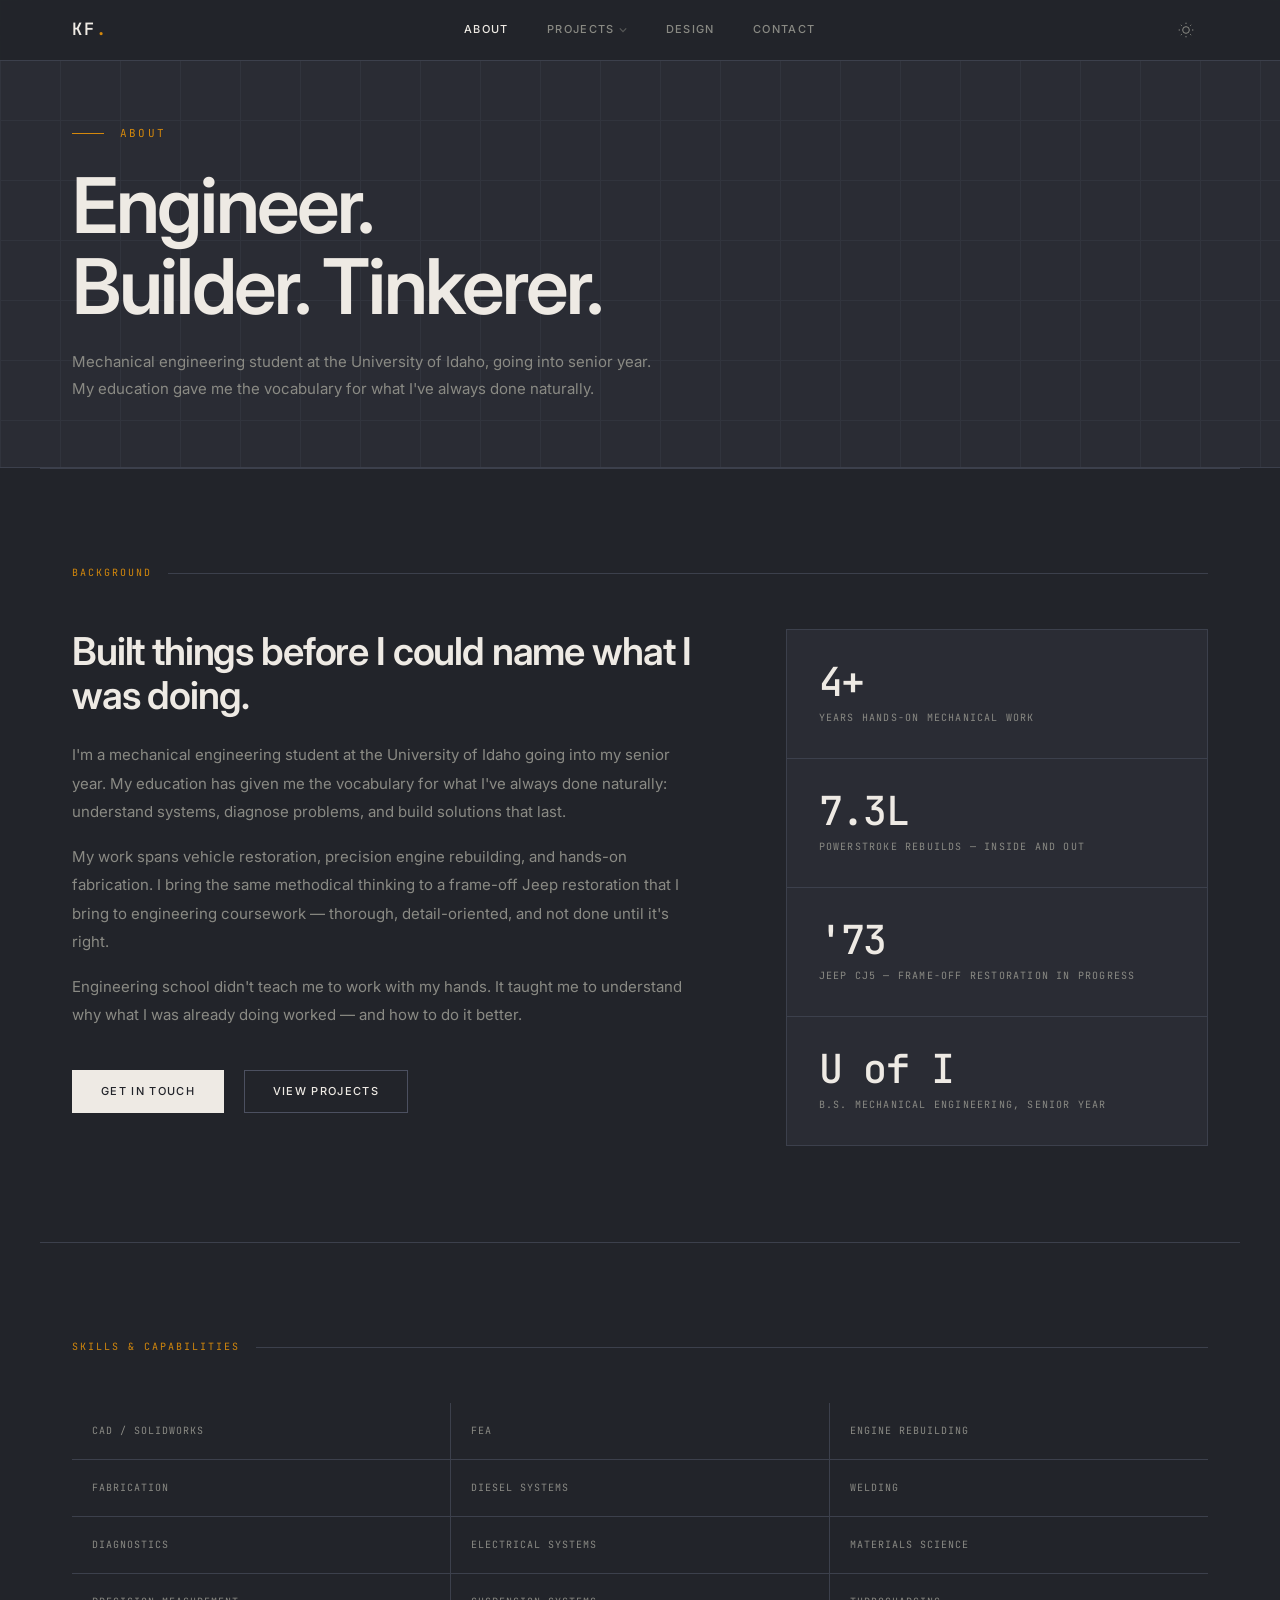
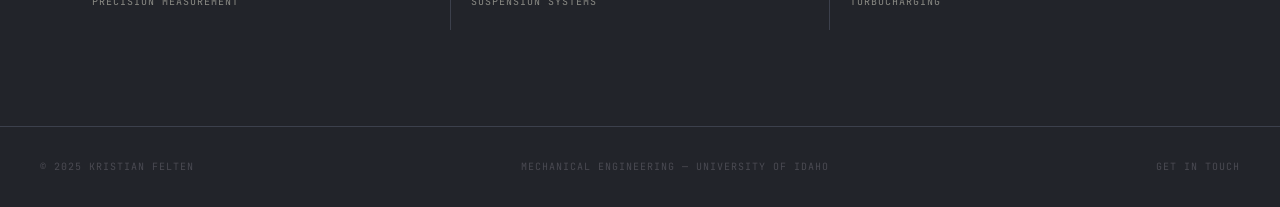
==== commit e8a9227b: "color" ====
--- a/about.html
+++ b/about.html
@@ -136,5 +136,6 @@
     document.getElementById('mobileNav').classList.toggle('open');
   }
 </script>
+<script src="theme.js"></script>
 </body>
 </html>
--- a/style.css
+++ b/style.css
@@ -41,7 +41,7 @@
 }
 
 .nav-logo {
-  font-family: var(--mono); font-size: 13px; font-weight: 500;
+  font-family: var(--mono); font-size: 17px; font-weight: 600;
   letter-spacing: 0.12em; text-transform: uppercase;
   color: var(--fg); text-decoration: none;
 }
@@ -158,11 +158,18 @@
 .section-label::after { content: ''; flex: 1; height: 1px; background: var(--border); }
 
 /* ─── HERO (HOMEPAGE) ─────────────────────────────────────────── */
+.home-hero-wrap {
+  min-height: 100vh;
+  background-size: cover;
+  background-position: center;
+  display: flex; flex-direction: column; justify-content: flex-end;
+  position: relative;
+}
 .home-hero {
-  min-height: 100vh;
+  flex: 1;
   display: flex; flex-direction: column; justify-content: flex-end;
   padding: 0 2rem 5.5rem;
-  max-width: 1200px; margin: 0 auto;
+  max-width: 1200px; margin: 0 auto; width: 100%;
   position: relative;
 }
 
@@ -367,6 +374,18 @@
   height: 540px; width: auto; min-width: 360px;
   display: block; object-fit: cover;
 }
+
+/* ─── MOBILE GALLERY ──────────────────────────────────────────── */
+@media (max-width: 768px) {
+  .gallery-item {
+    flex: 0 0 100vw;
+  }
+  .gallery-item img,
+  .gallery-item .photo-ph {
+    height: 56vw !important; width: 100vw !important; min-width: unset !important;
+    object-fit: cover;
+  }
+}
 .gallery-item .photo-ph {
   width: 640px;
   background: var(--bg-3);
@@ -710,8 +729,7 @@
   .skills-grid { grid-template-columns: 1fr 1fr; }
   .design-grid { grid-template-columns: 1fr 1fr; }
 
-  .gallery-item img,
-  .gallery-item .photo-ph { height: 300px; min-width: 280px; }
+  /* gallery handled by dedicated mobile rule above */
 
   .detail-img { min-height: 280px; }
   .detail-text { padding: 2.5rem 1.5rem; }
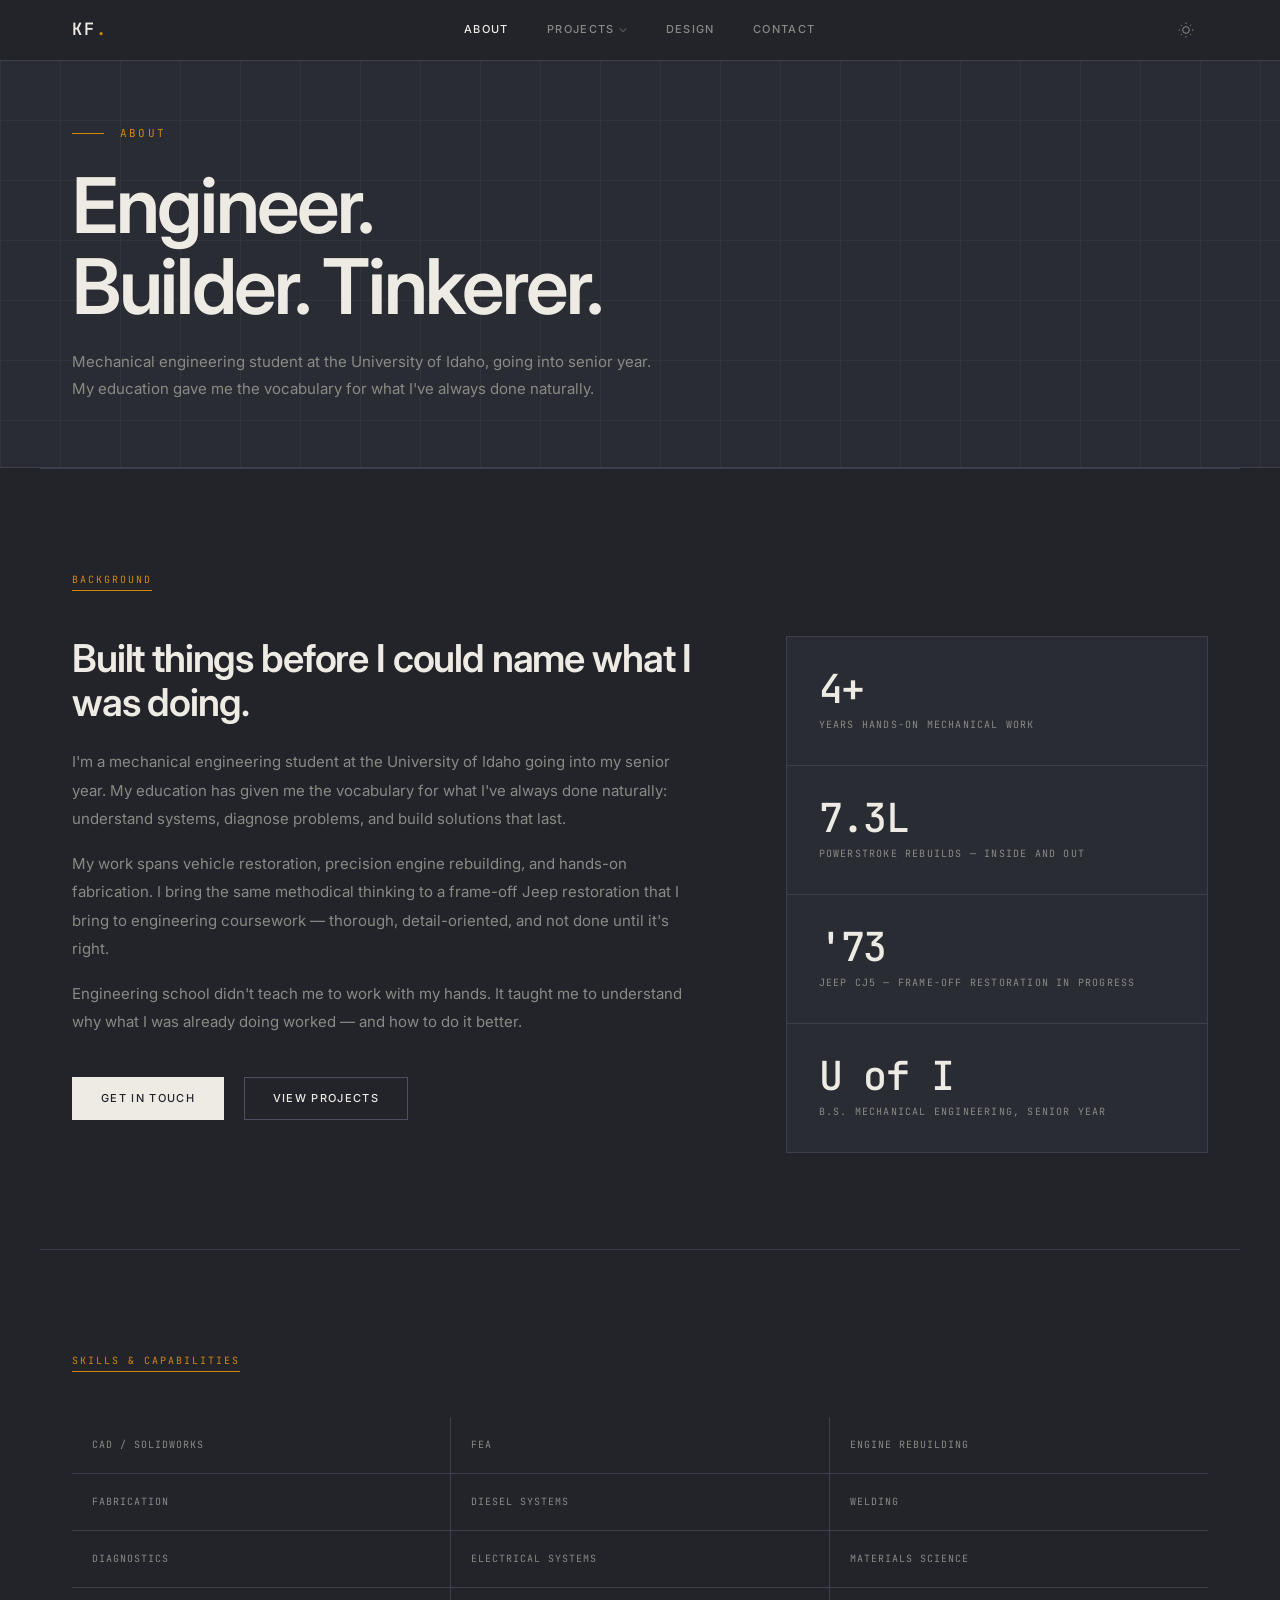
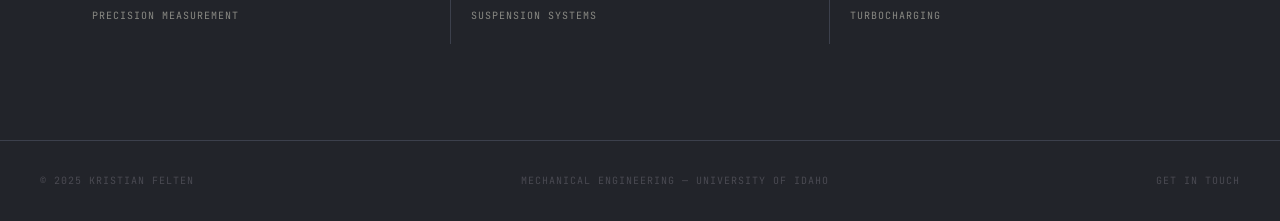
==== commit 6b099b34: "visuals" ====
--- a/about.html
+++ b/about.html
@@ -137,5 +137,6 @@
   }
 </script>
 <script src="theme.js"></script>
+<script src="effects.js"></script>
 </body>
 </html>
--- a/style.css
+++ b/style.css
@@ -186,26 +186,46 @@
 .home-hero::after  { bottom: 2rem; right: 2rem; border-width: 0 1px 1px 0; }
 
 .hero-eyebrow {
-  font-family: var(--mono); font-size: 11px; letter-spacing: 0.2em; text-transform: uppercase;
-  color: var(--amber); margin-bottom: 1.75rem;
-  display: flex; align-items: center; gap: 1rem;
-}
-.hero-eyebrow::before { content: ''; width: 32px; height: 1px; background: var(--amber); }
+  font-family: var(--mono); font-size: 12px; letter-spacing: 0.15em; text-transform: uppercase;
+  color: rgba(238,234,228,0.95); margin-bottom: 1.75rem;
+  display: inline-flex; align-items: center; gap: 1rem;
+  background: rgba(0,0,0,0.35);
+  padding: 0.35rem 0.75rem 0.35rem 0.6rem;
+  backdrop-filter: blur(6px);
+  -webkit-backdrop-filter: blur(6px);
+}
+.hero-eyebrow::before { content: ''; width: 24px; height: 1px; background: var(--amber); }
 
 .hero-name {
   font-size: clamp(4rem, 10vw, 9rem);
   font-weight: 600; letter-spacing: -0.04em; line-height: 0.92;
-  color: var(--fg); margin-bottom: 2rem;
-}
-.hero-name .dim { color: var(--fg-muted); font-weight: 300; }
+  color: #EEEAE4; margin-bottom: 2rem;
+  text-shadow: 0 2px 24px rgba(0,0,0,0.7), 0 1px 4px rgba(0,0,0,0.5);
+}
+.hero-name .dim { color: rgba(238,234,228,0.65); font-weight: 300; }
 
 .hero-sub {
   font-size: clamp(1rem, 1.8vw, 1.2rem);
-  color: var(--fg-muted); max-width: 480px; line-height: 1.75;
+  color: rgba(238,234,228,0.82); max-width: 480px; line-height: 1.75;
   margin-bottom: 2.5rem;
+  text-shadow: 0 1px 10px rgba(0,0,0,0.6);
 }
 
 .hero-actions { display: flex; gap: 1rem; flex-wrap: wrap; }
+
+/* Hero buttons always sit over the photo — lock to light palette */
+.hero-actions .btn-primary {
+  background: #EEEAE4; color: #22242A; border-color: #EEEAE4;
+}
+.hero-actions .btn-primary:hover {
+  background: var(--amber); border-color: var(--amber); color: #fff;
+}
+.hero-actions .btn-outline {
+  color: #EEEAE4; border-color: rgba(238,234,228,0.55);
+}
+.hero-actions .btn-outline:hover {
+  border-color: #EEEAE4; background: rgba(238,234,228,0.1);
+}
 
 /* ─── STATS STRIP ─────────────────────────────────────────────── */
 .stats-strip {
@@ -739,3 +759,24 @@
 
   .footer-inner { flex-direction: column; gap: 0.75rem; text-align: center; }
 }
+
+/* ─── SCROLL ANIMATIONS ───────────────────────────────────────── */
+/* Elements start invisible/translated; .is-visible triggers the transition */
+.reveal {
+  opacity: 0;
+  transform: translateY(28px);
+  transition: opacity 0.65s cubic-bezier(0.16,1,0.3,1),
+              transform 0.65s cubic-bezier(0.16,1,0.3,1);
+}
+.reveal.is-visible {
+  opacity: 1;
+  transform: translateY(0);
+}
+
+/* Stagger siblings via CSS custom property set by JS */
+.reveal { transition-delay: var(--reveal-delay, 0ms); }
+
+/* Respect reduced-motion preference */
+@media (prefers-reduced-motion: reduce) {
+  .reveal { opacity: 1; transform: none; transition: none; }
+}
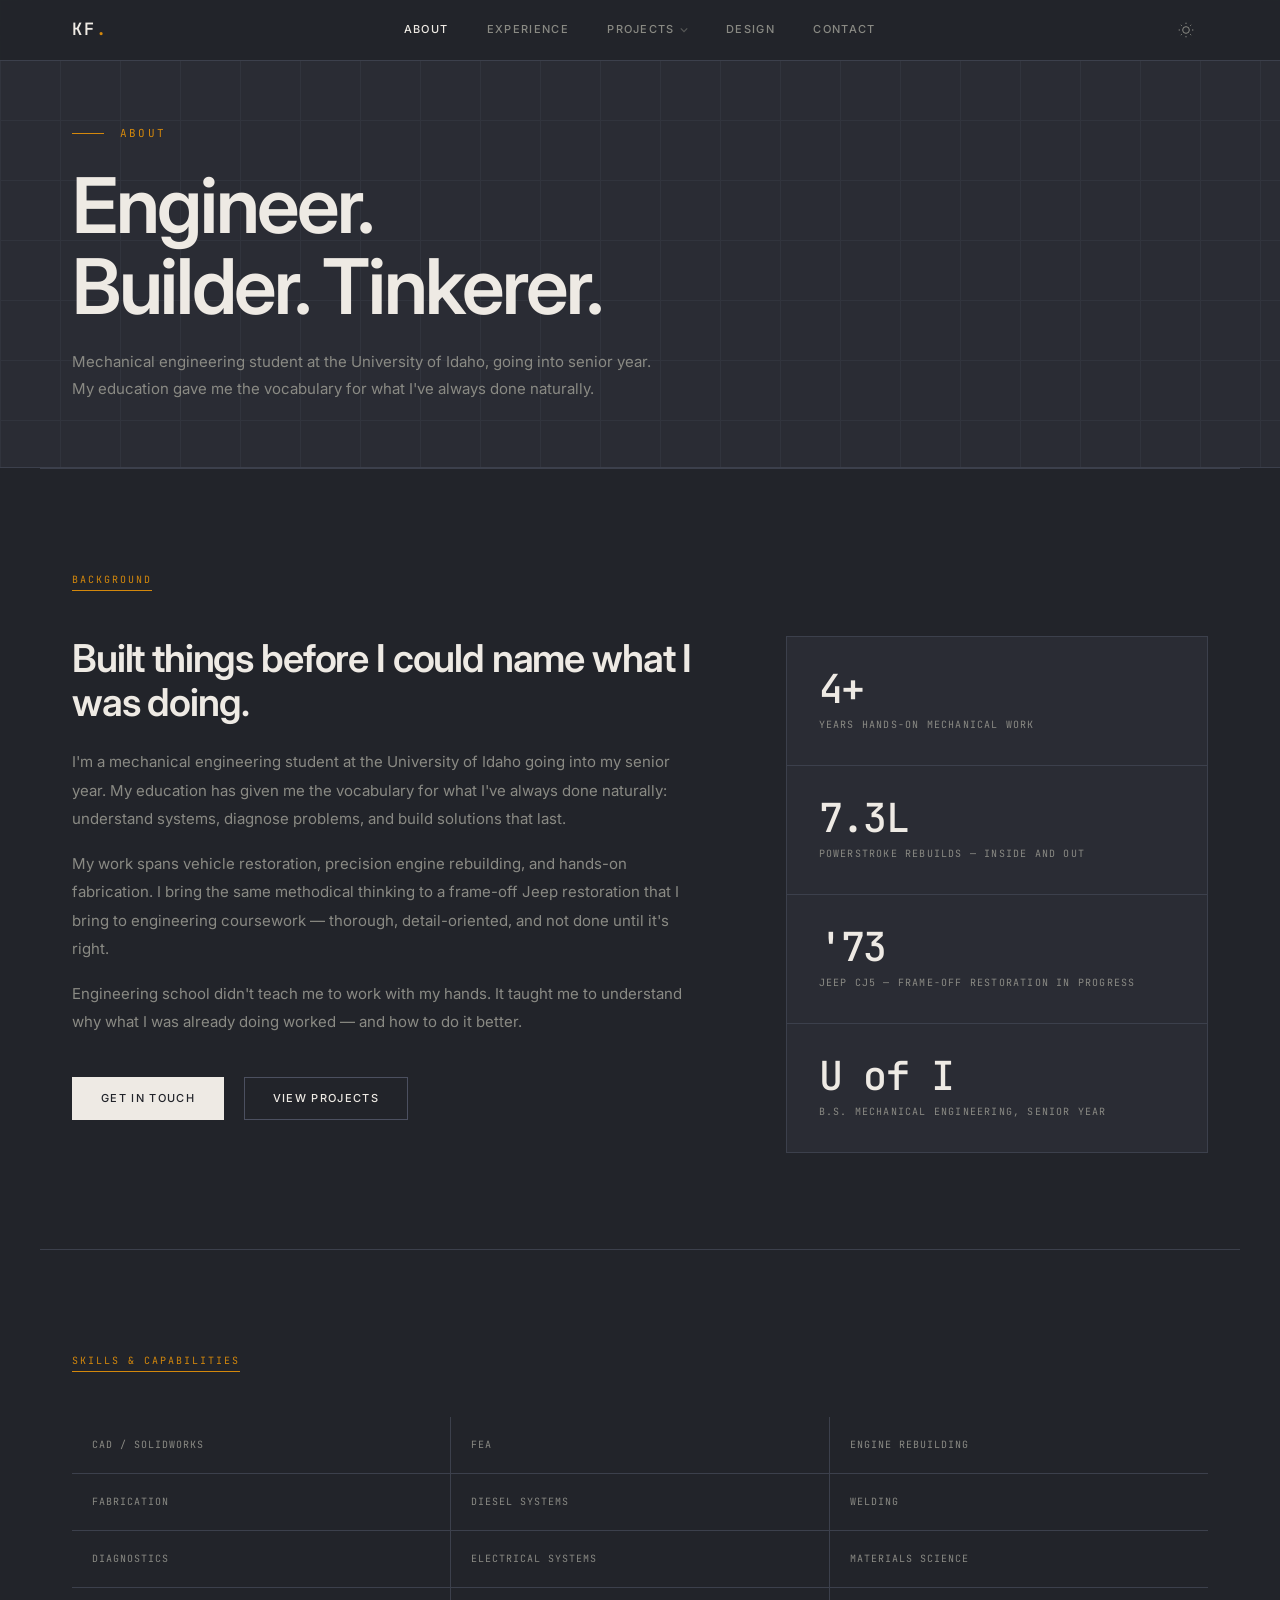
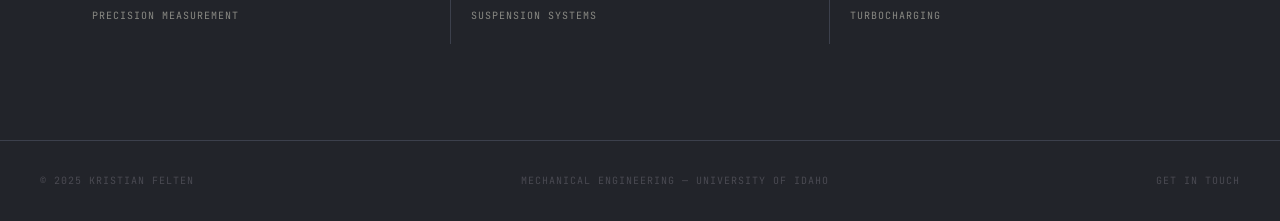
==== commit 4ec55d50: "about" ====
--- a/about.html
+++ b/about.html
@@ -17,6 +17,7 @@
     <a href="index.html" class="nav-logo">KF<span class="dot">.</span></a>
     <ul class="nav-links">
       <li><a href="about.html" class="active">About</a></li>
+      <li><a href="experience.html">Experience</a></li>
       <li>
         <a href="projects.html">
           Projects
@@ -36,6 +37,7 @@
   </div>
   <div class="nav-mobile" id="mobileNav">
     <a href="about.html">About</a>
+    <a href="experience.html">Experience</a>
     <a href="projects.html">Projects</a>
     <a href="project-jeep-cj5.html" class="sub"><span class="dd-num">01</span>1973 Jeep CJ5</a>
     <a href="project-powerstroke.html" class="sub"><span class="dd-num">02</span>7.3L Powerstroke</a>
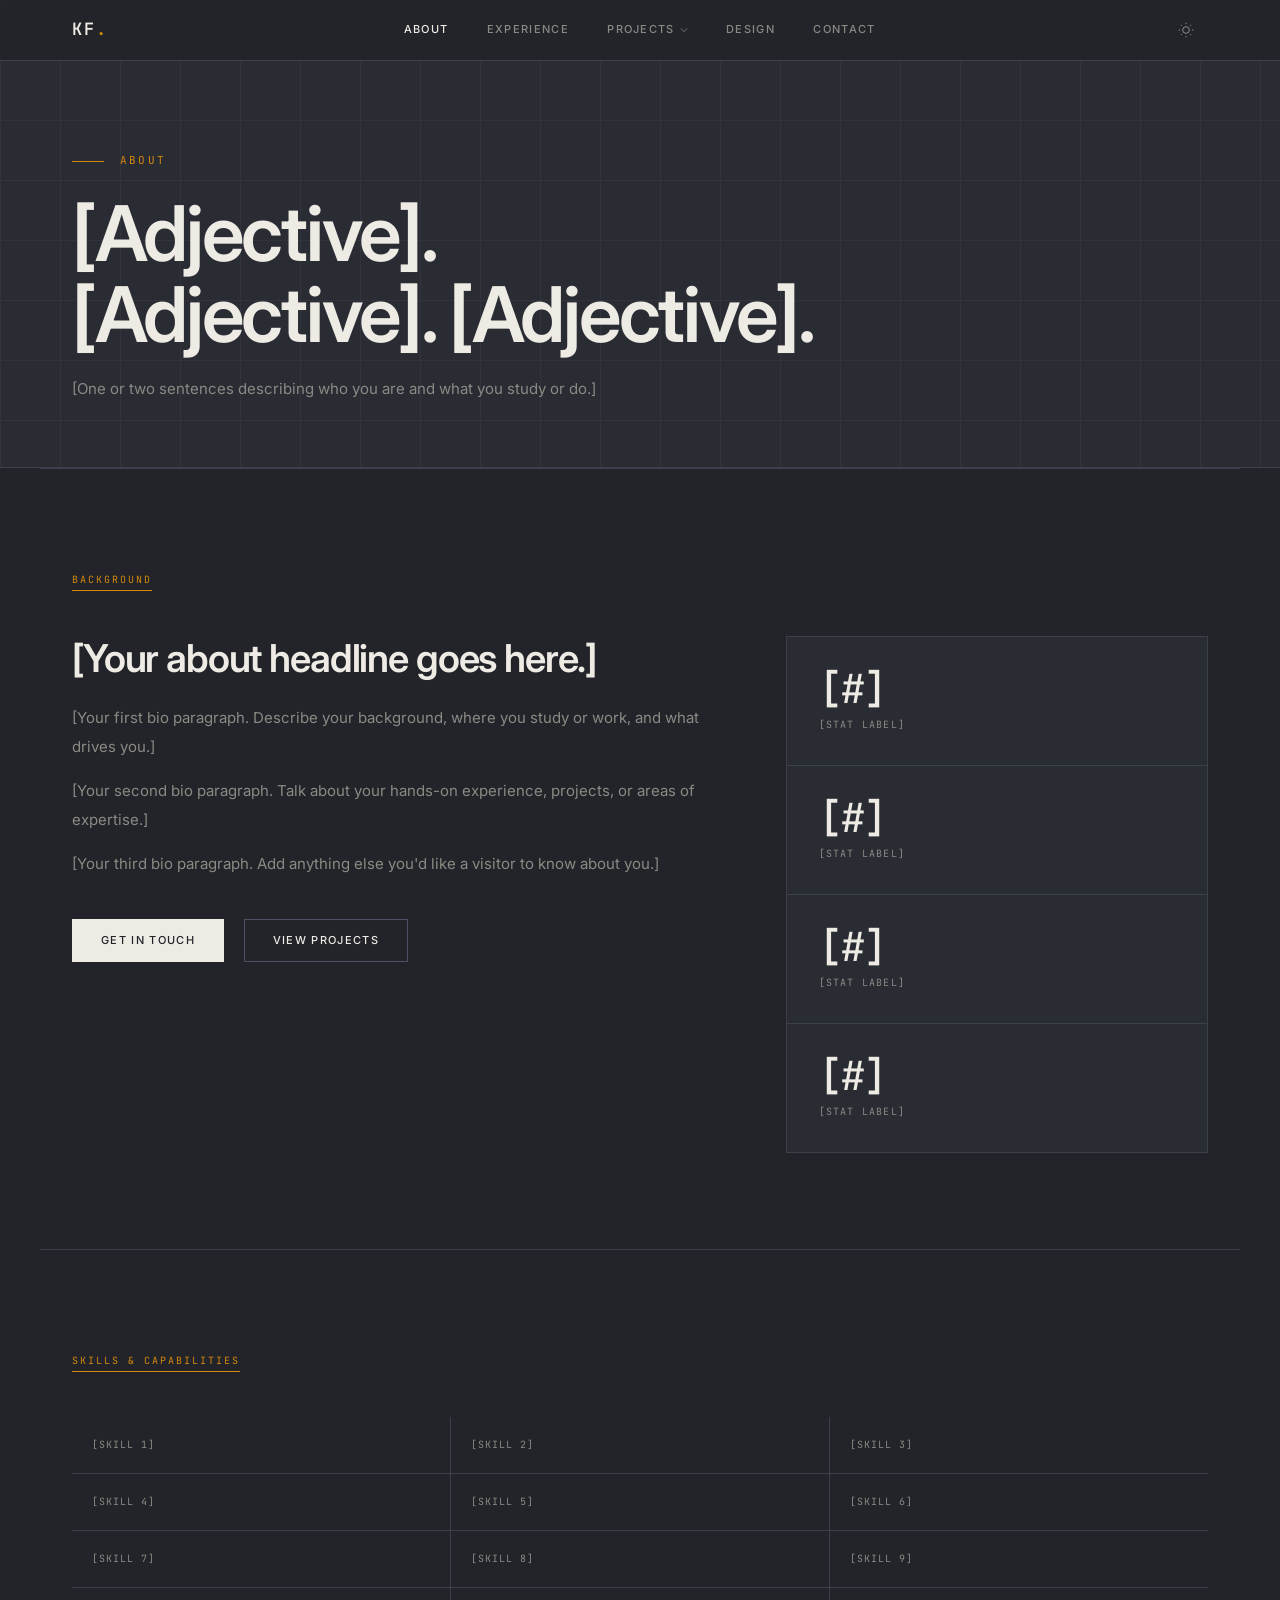
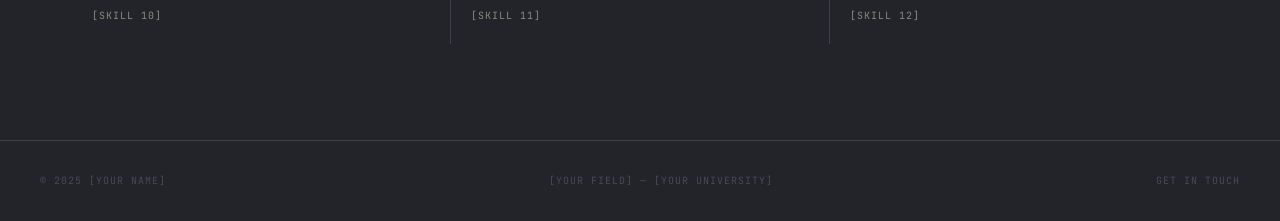
==== commit 2fbe8789: "summary" ====
--- a/about.html
+++ b/about.html
@@ -3,7 +3,7 @@
 <head>
   <meta charset="UTF-8">
   <meta name="viewport" content="width=device-width, initial-scale=1.0">
-  <title>About — Kristian Felten</title>
+  <title>About — [Your Name]</title>
   <link rel="preconnect" href="https://fonts.googleapis.com">
   <link rel="preconnect" href="https://fonts.gstatic.com" crossorigin>
   <link href="https://fonts.googleapis.com/css2?family=Inter:wght@300;400;500;600&family=JetBrains+Mono:wght@400;500&display=swap" rel="stylesheet">
@@ -50,10 +50,9 @@
 <div class="page-hero">
   <div class="page-hero-inner">
     <p class="page-label">About</p>
-    <h1 class="page-title">Engineer.<br>Builder. Tinkerer.</h1>
+    <h1 class="page-title">[Adjective].<br>[Adjective]. [Adjective].</h1>
     <p class="page-desc">
-      Mechanical engineering student at the University of Idaho, going into senior year.
-      My education gave me the vocabulary for what I've always done naturally.
+      [One or two sentences describing who you are and what you study or do.]
     </p>
   </div>
 </div>
@@ -63,20 +62,15 @@
   <p class="section-label">Background</p>
   <div class="about-grid">
     <div>
-      <h2 class="about-headline">Built things before I could name what I was doing.</h2>
+      <h2 class="about-headline">[Your about headline goes here.]</h2>
       <p class="about-text">
-        I'm a mechanical engineering student at the University of Idaho going into my senior year.
-        My education has given me the vocabulary for what I've always done naturally: understand systems,
-        diagnose problems, and build solutions that last.
+        [Your first bio paragraph. Describe your background, where you study or work, and what drives you.]
       </p>
       <p class="about-text">
-        My work spans vehicle restoration, precision engine rebuilding, and hands-on fabrication.
-        I bring the same methodical thinking to a frame-off Jeep restoration that I bring to
-        engineering coursework — thorough, detail-oriented, and not done until it's right.
+        [Your second bio paragraph. Talk about your hands-on experience, projects, or areas of expertise.]
       </p>
       <p class="about-text">
-        Engineering school didn't teach me to work with my hands. It taught me to understand
-        why what I was already doing worked — and how to do it better.
+        [Your third bio paragraph. Add anything else you'd like a visitor to know about you.]
       </p>
       <div style="margin-top:2.5rem;">
         <a href="contact.html" class="btn btn-primary" style="margin-right:1rem;">Get in Touch</a>
@@ -86,20 +80,20 @@
     <div>
       <div style="display:flex; flex-direction:column; gap:0; border:1px solid var(--border);">
         <div class="stat-cell" style="border-bottom:1px solid var(--border);">
-          <div class="stat-val">4+</div>
-          <div class="stat-key">Years hands-on mechanical work</div>
+          <div class="stat-val">[#]</div>
+          <div class="stat-key">[Stat label]</div>
         </div>
         <div class="stat-cell" style="border-bottom:1px solid var(--border);">
-          <div class="stat-val">7.3L</div>
-          <div class="stat-key">Powerstroke rebuilds — inside and out</div>
+          <div class="stat-val">[#]</div>
+          <div class="stat-key">[Stat label]</div>
         </div>
         <div class="stat-cell" style="border-bottom:1px solid var(--border);">
-          <div class="stat-val">'73</div>
-          <div class="stat-key">Jeep CJ5 — frame-off restoration in progress</div>
+          <div class="stat-val">[#]</div>
+          <div class="stat-key">[Stat label]</div>
         </div>
         <div class="stat-cell">
-          <div class="stat-val">U of I</div>
-          <div class="stat-key">B.S. Mechanical Engineering, Senior Year</div>
+          <div class="stat-val">[#]</div>
+          <div class="stat-key">[Stat label]</div>
         </div>
       </div>
     </div>
@@ -110,25 +104,25 @@
 <section class="section">
   <p class="section-label">Skills &amp; Capabilities</p>
   <div class="skills-grid">
-    <div class="skill-cell">CAD / SolidWorks</div>
-    <div class="skill-cell">FEA</div>
-    <div class="skill-cell">Engine Rebuilding</div>
-    <div class="skill-cell">Fabrication</div>
-    <div class="skill-cell">Diesel Systems</div>
-    <div class="skill-cell">Welding</div>
-    <div class="skill-cell">Diagnostics</div>
-    <div class="skill-cell">Electrical Systems</div>
-    <div class="skill-cell">Materials Science</div>
-    <div class="skill-cell">Precision Measurement</div>
-    <div class="skill-cell">Suspension Systems</div>
-    <div class="skill-cell">Turbocharging</div>
+    <div class="skill-cell">[Skill 1]</div>
+    <div class="skill-cell">[Skill 2]</div>
+    <div class="skill-cell">[Skill 3]</div>
+    <div class="skill-cell">[Skill 4]</div>
+    <div class="skill-cell">[Skill 5]</div>
+    <div class="skill-cell">[Skill 6]</div>
+    <div class="skill-cell">[Skill 7]</div>
+    <div class="skill-cell">[Skill 8]</div>
+    <div class="skill-cell">[Skill 9]</div>
+    <div class="skill-cell">[Skill 10]</div>
+    <div class="skill-cell">[Skill 11]</div>
+    <div class="skill-cell">[Skill 12]</div>
   </div>
 </section>
 
 <footer>
   <div class="footer-inner">
-    <span>© 2025 Kristian Felten</span>
-    <span>Mechanical Engineering — University of Idaho</span>
+    <span>© 2025 [Your Name]</span>
+    <span>[Your Field] — [Your University]</span>
     <a href="contact.html">Get in Touch</a>
   </div>
 </footer>
